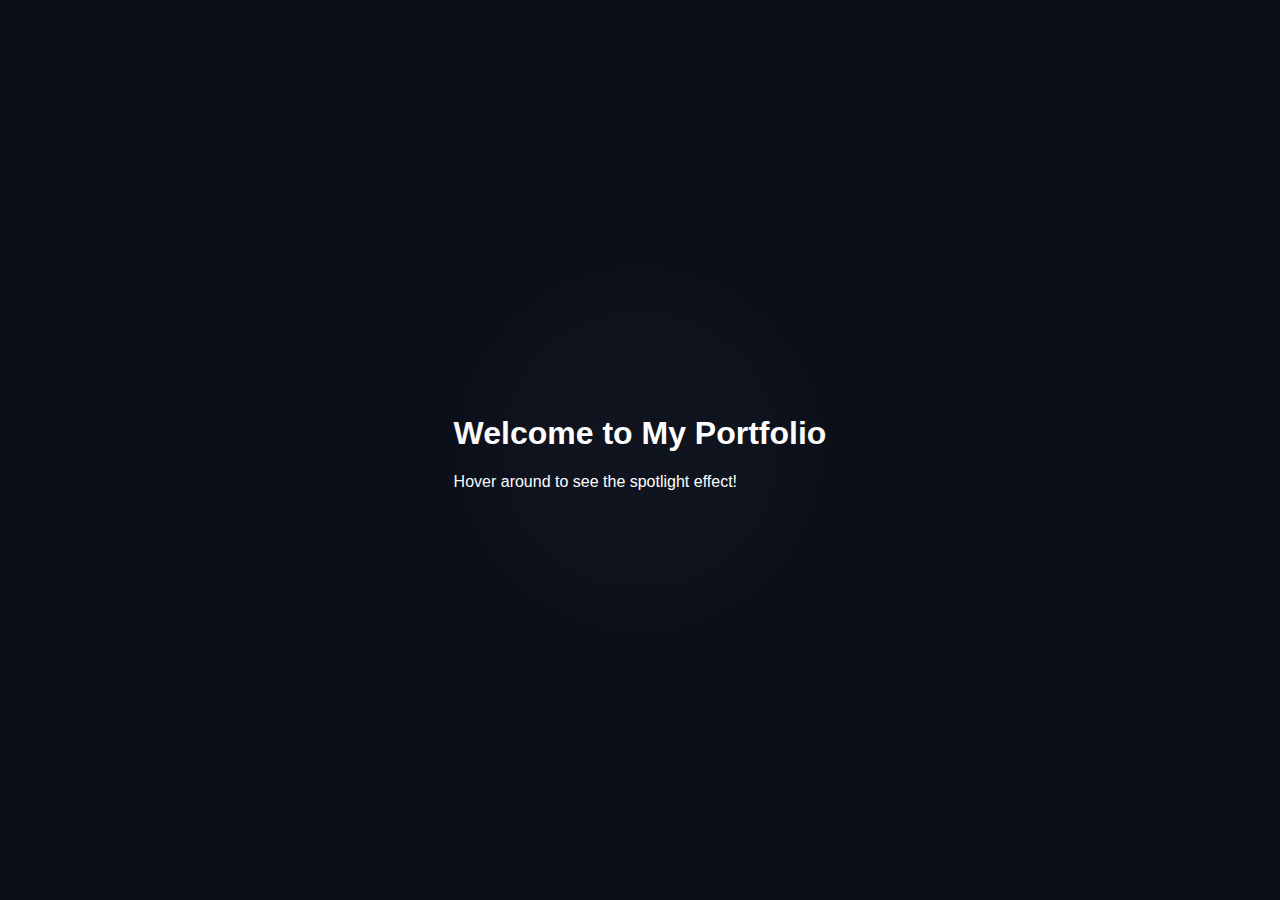
==== home.html @ 6b82ba5f "hehe" ====
<!DOCTYPE html>
<html lang="en">

<head>
    <meta charset="UTF-8">
    <meta name="viewport" content="width=device-width, initial-scale=1.0">
    <title>Spotlight Effect</title>
    <link rel="stylesheet" href="index.css">
</head>

<body>
    <div class="spotlight"></div>
    <div class="content">
        <h1>Welcome to My Portfolio</h1>
        <p>Hover around to see the spotlight effect!</p>
    </div>
    <script src="script.js"></script>
</body>

</html>
<script>
    document.addEventListener("mousemove", (e) => {
        document.documentElement.style.setProperty('--mouse-x', e.clientX + 'px');
        document.documentElement.style.setProperty('--mouse-y', e.clientY + 'px');
    });

</script>
---- index.css ----
body {
  margin: 0;
  height: 100vh;
  background: #0b0f19;
  /* Dark background */
  background-color: #0b0f19;
  /* Fallback for some browsers */
  overflow: hidden;
  font-family: Arial, sans-serif;
  color: white;
  display: flex;
  justify-content: center;
  align-items: center;
  position: relative;
}

.spotlight {
  position: absolute;
  top: 0;
  left: 0;
  width: 100vw;
  height: 100vh;
  background: radial-gradient(circle at var(--mouse-x, 50%) var(--mouse-y, 50%), rgba(255, 255, 255, 0.2) 100px, rgba(0, 0, 0, 0.336) 200px);
  pointer-events: none;
  z-index: 10;
  opacity: 0.1;
  /* Test visibility */
  transition: background 0.1s;
}
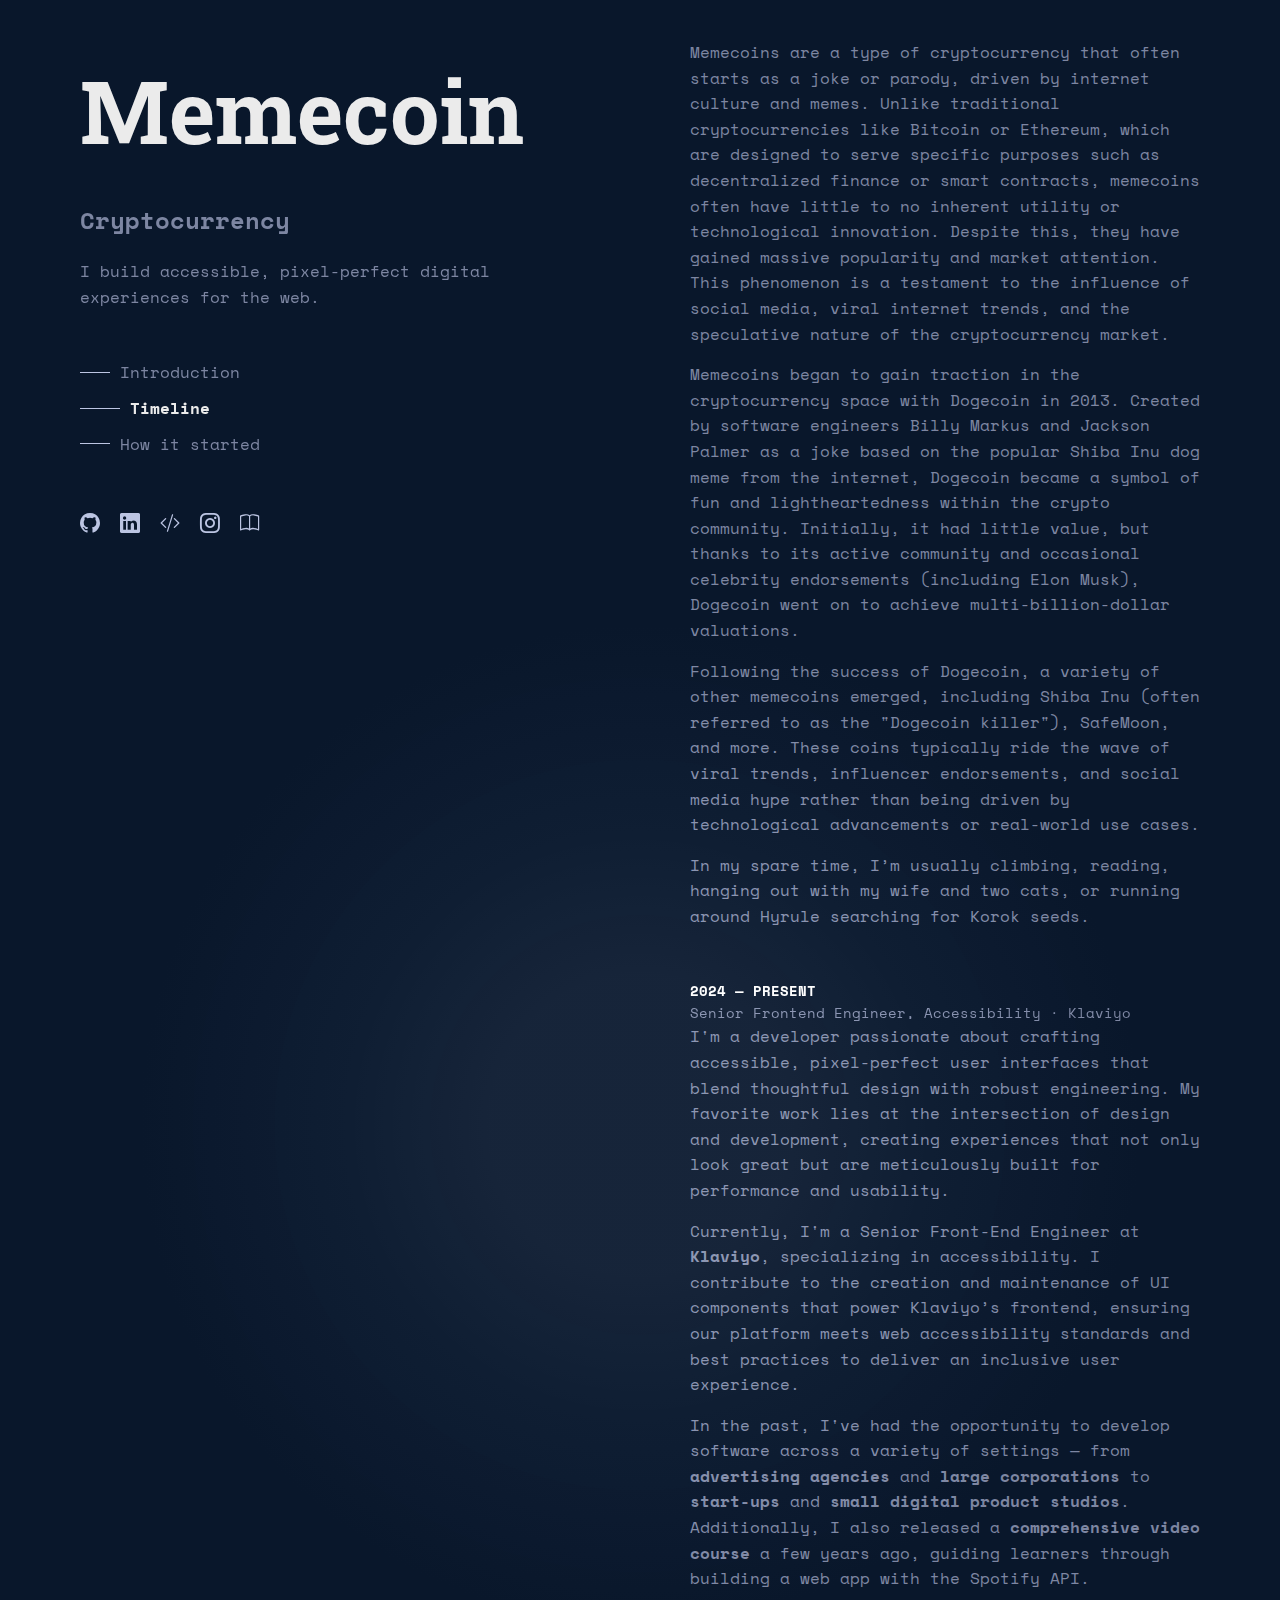
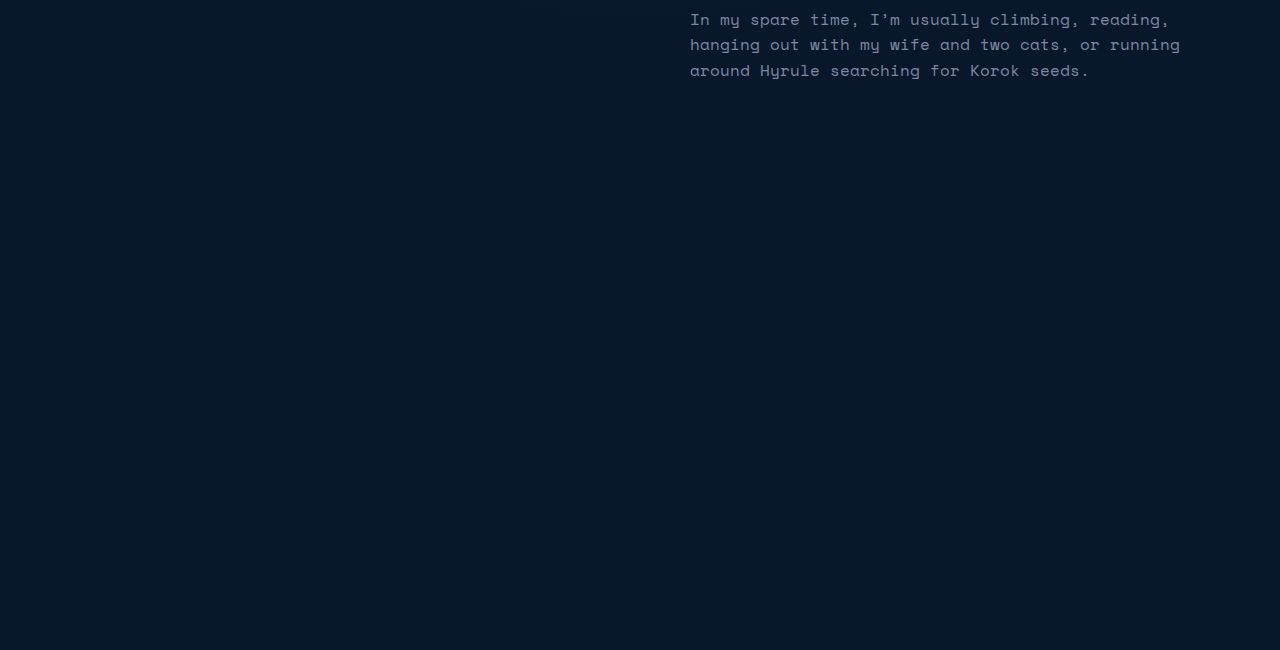
==== commit 43a60d24: "haha" ====
--- a/home.html
+++ b/home.html
@@ -4,24 +4,147 @@
 <head>
     <meta charset="UTF-8">
     <meta name="viewport" content="width=device-width, initial-scale=1.0">
-    <title>Spotlight Effect</title>
-    <link rel="stylesheet" href="index.css">
+    <link rel="stylesheet" href="css/index.css">
+    <title>Frontend Layout Clone</title>
+    <link href="https://cdn.jsdelivr.net/npm/bootstrap-icons/font/bootstrap-icons.css" rel="stylesheet">
 </head>
 
 <body>
     <div class="spotlight"></div>
-    <div class="content">
-        <h1>Welcome to My Portfolio</h1>
-        <p>Hover around to see the spotlight effect!</p>
+    <div class="container">
+        <div class="left-column">
+            <div class="left-header">
+                <h1>Memecoin</h1>
+                <h2>Cryptocurrency</h2>
+                <p>I build accessible, pixel-perfect digital experiences for the web.</p>
+            </div>
+
+            <div class="menu">
+                <a href="#about" class="active">Introduction</a>
+                <a href="#timeline">Timeline</a>
+                <a href="#how-it-started">How it started</a>
+            </div>
+
+            <div class="social-icons">
+                <a href="#" class="text-light"><i class="bi bi-github"></i></a>
+                <a href="#" class="text-light"><i class="bi bi-linkedin"></i></a>
+                <a href="#" class="text-light"><i class="bi bi-code-slash"></i></a>
+                <a href="#" class="text-light"><i class="bi bi-instagram"></i></a>
+                <a href="#" class="text-light"><i class="bi bi-book"></i></a>
+            </div>
+        </div>
+        <div class="right-column">
+            <section id="about" class="about ">
+                <div class="right-header">
+
+                    <p>Memecoins are a type of cryptocurrency that often starts as a joke or parody, driven by internet
+                        culture and memes. Unlike traditional cryptocurrencies like Bitcoin or Ethereum, which are
+                        designed to serve specific purposes such as decentralized finance or smart contracts, memecoins
+                        often have little to no inherent utility or technological innovation. Despite this, they have
+                        gained massive popularity and market attention. This phenomenon is a testament to the influence
+                        of social media, viral internet trends, and the speculative nature of the cryptocurrency market.
+                    </p>
+
+                    <p>Memecoins began to gain traction in the cryptocurrency space with Dogecoin in 2013. Created by
+                        software engineers Billy Markus and Jackson Palmer as a joke based on the popular Shiba Inu dog
+                        meme from the internet, Dogecoin became a symbol of fun and lightheartedness within the crypto
+                        community. Initially, it had little value, but thanks to its active community and occasional
+                        celebrity endorsements (including Elon Musk), Dogecoin went on to achieve multi-billion-dollar
+                        valuations.</p>
+
+                    <p>Following the success of Dogecoin, a variety of other memecoins emerged, including Shiba Inu
+                        (often referred to as the "Dogecoin killer"), SafeMoon, and more. These coins typically ride the
+                        wave of viral trends, influencer endorsements, and social media hype rather than being driven by
+                        technological advancements or real-world use cases.
+                    </p>
+
+                    <p>In my spare time, I’m usually climbing, reading, hanging out with my wife and two cats, or
+                        running
+                        around Hyrule searching for Korok seeds.</p>
+                </div>
+            </section>
+            <section id="timeline">
+                <div class="timeline">
+                    <span>2024 — PRESENT</span>
+                    Senior Frontend Engineer, Accessibility · Klaviyo
+                </div>
+            </section>
+            <div class="right-header">
+                <p>I'm a developer passionate about crafting accessible, pixel-perfect user interfaces that blend
+                    thoughtful design with robust engineering. My favorite work lies at the intersection of design and
+                    development, creating experiences that not only look great but are meticulously built for
+                    performance and usability.</p>
+
+                <p>Currently, I'm a Senior Front-End Engineer at <strong>Klaviyo</strong>, specializing in
+                    accessibility. I contribute to the creation and maintenance of UI components that power Klaviyo’s
+                    frontend, ensuring our platform meets web accessibility standards and best practices to deliver an
+                    inclusive user experience.</p>
+
+                <p>In the past, I've had the opportunity to develop software across a variety of settings — from
+                    <strong>advertising agencies</strong> and <strong>large corporations</strong> to
+                    <strong>start-ups</strong> and <strong>small digital product studios</strong>. Additionally, I also
+                    released a <strong>comprehensive video course</strong> a few years ago, guiding learners through
+                    building a web app with the Spotify API.
+                </p>
+
+                <p>In my spare time, I’m usually climbing, reading, hanging out with my wife and two cats, or running
+                    around Hyrule searching for Korok seeds.</p>
+            </div>
+
+
+
+        </div>
     </div>
-    <script src="script.js"></script>
+
+
+    <script>
+        document.addEventListener("mousemove", (e) => {
+            const x = (e.clientX / window.innerWidth) * 100; // Normalize to percentage
+            const y = ((e.clientY + window.scrollY) / document.documentElement.scrollHeight) * 100; // Normalize with scroll offset
+
+            document.documentElement.style.setProperty("--mouse-x", x + "%");
+            document.documentElement.style.setProperty("--mouse-y", y + "%");
+        });
+
+        // Select all menu links
+        const menuLinks = document.querySelectorAll(".menu a");
+        const sections = document.querySelectorAll("section");
+        // Add click event listener to each link
+        menuLinks.forEach((link) => {
+            link.addEventListener("click", (e) => {
+                // Prevent default link behavior if needed
+                // e.preventDefault();
+
+                // Remove active class from all links
+                menuLinks.forEach((item) => item.classList.remove("active"));
+
+                // Add active class to the clicked link
+                e.target.classList.add("active");
+            });
+        });
+
+        // Create an IntersectionObserver
+        const observerOptions = {
+            root: null, // Observe within the viewport
+            threshold: 0.6, // 60% of the section should be visible to trigger
+        };
+
+        const observer = new IntersectionObserver((entries) => {
+            entries.forEach((entry) => {
+                if (entry.isIntersecting) {
+                    // Remove 'active' class from all menu links
+                    menuLinks.forEach((link) => link.classList.remove("active"));
+
+                    // Add 'active' class to the link pointing to the current section
+                    const activeLink = document.querySelector(`.menu a[href="#${entry.target.id}"]`);
+                    if (activeLink) activeLink.classList.add("active");
+                }
+            });
+        }, observerOptions);
+
+        // Observe each section
+        sections.forEach((section) => observer.observe(section));
+    </script>
 </body>
 
-</html>
-<script>
-    document.addEventListener("mousemove", (e) => {
-        document.documentElement.style.setProperty('--mouse-x', e.clientX + 'px');
-        document.documentElement.style.setProperty('--mouse-y', e.clientY + 'px');
-    });
-
-</script>+</html>--- a/css/index.css
+++ b/css/index.css
@@ -0,0 +1,158 @@
+@import url("https://fonts.googleapis.com/css2?family=Montserrat:ital,wght@0,100..900;1,100..900&family=Roboto+Slab:wght@100..900&family=Space+Mono:ital,wght@0,400;0,700;1,400;1,700&display=swap");
+
+html {
+  margin: 0;
+  padding: 0;
+  scroll-behavior: smooth;
+}
+
+* {
+  margin: 0;
+  padding: 0;
+  box-sizing: border-box;
+}
+
+body {
+  background-color: #0a192f;
+  color: #ccd6f6;
+  line-height: 1.6;
+  font-family: "Space Mono", serif;
+  font-weight: 400;
+  font-style: normal;
+  display: flex;
+  justify-content: center;
+  align-items: center;
+  position: relative;
+  margin: 0;
+  overflow-x: hidden;
+}
+
+.spotlight {
+  position: absolute;
+  top: 0;
+  left: 0;
+  width: 100vw;
+  height: 250vh;
+  background: radial-gradient(circle at var(--mouse-x, 50%) var(--mouse-y, 50%),
+      rgba(248, 248, 248, 0.538) 150px,
+      rgba(255, 255, 255, 0.225) 300px,
+      rgba(0, 0, 0, 0.8) 500px);
+  pointer-events: none;
+  z-index: 10;
+  opacity: 0.1;
+  transition: background 0.2s;
+}
+
+.menu {
+  margin-top: 50px;
+}
+
+.menu a {
+  display: flex;
+  align-items: center;
+  font-size: 16px;
+  color: #8892b0;
+  text-decoration: none;
+  margin-bottom: 10px;
+  position: relative;
+  padding-left: 40px;
+  transition: all 0.3s ease;
+}
+
+.menu a::before {
+  content: "";
+  position: absolute;
+  left: 0;
+  top: 50%;
+  width: 30px;
+  height: 1px;
+  background-color: #ccd6f6;
+  transform: translateY(-100%);
+  transition: all 0.3s ease;
+}
+
+.menu a:hover::before,
+.menu a.active::before {
+  width: 40px;
+}
+
+.menu a:hover,
+.menu a.active {
+  color: #ffffff;
+  font-weight: bold;
+  padding-left: 50px;
+}
+
+.container {
+  position: static;
+  display: flex;
+  justify-content: space-between;
+  padding: 40px;
+  max-width: 1200px;
+  margin: auto;
+  gap: 100px;
+  height: auto;
+  min-height: 100vh;
+  overflow: visible;
+}
+
+.left-column {
+  flex: 1;
+  position: sticky;
+  top: 40px;
+  align-self: flex-start;
+}
+
+.right-column {
+  flex: 1;
+}
+
+h1 {
+  font-size: 88px;
+  font-weight: bold;
+  color: #ffffff;
+  margin-bottom: 20px;
+  font-family: "Roboto Slab", serif;
+}
+
+h2 {
+  font-size: 24px;
+  color: #8892b0;
+  margin-bottom: 20px;
+}
+
+p {
+  margin-bottom: 15px;
+  color: #8892b0;
+}
+
+.social-icons {
+  margin-top: 50px;
+  display: flex;
+  gap: 20px;
+}
+
+.social-icons a {
+  color: #ccd6f6;
+  font-size: 20px;
+  transition: color 0.3s ease;
+}
+
+.social-icons a:hover {
+  color: #ffffff;
+}
+
+.timeline {
+  margin-top: 50px;
+  font-size: 14px;
+  color: #8892b0;
+  position: relative;
+  z-index: 0;
+  /* Ensure this is lower than the .spotlight z-index */
+}
+
+.timeline span {
+  display: block;
+  font-weight: bold;
+  color: #ffffff;
+}